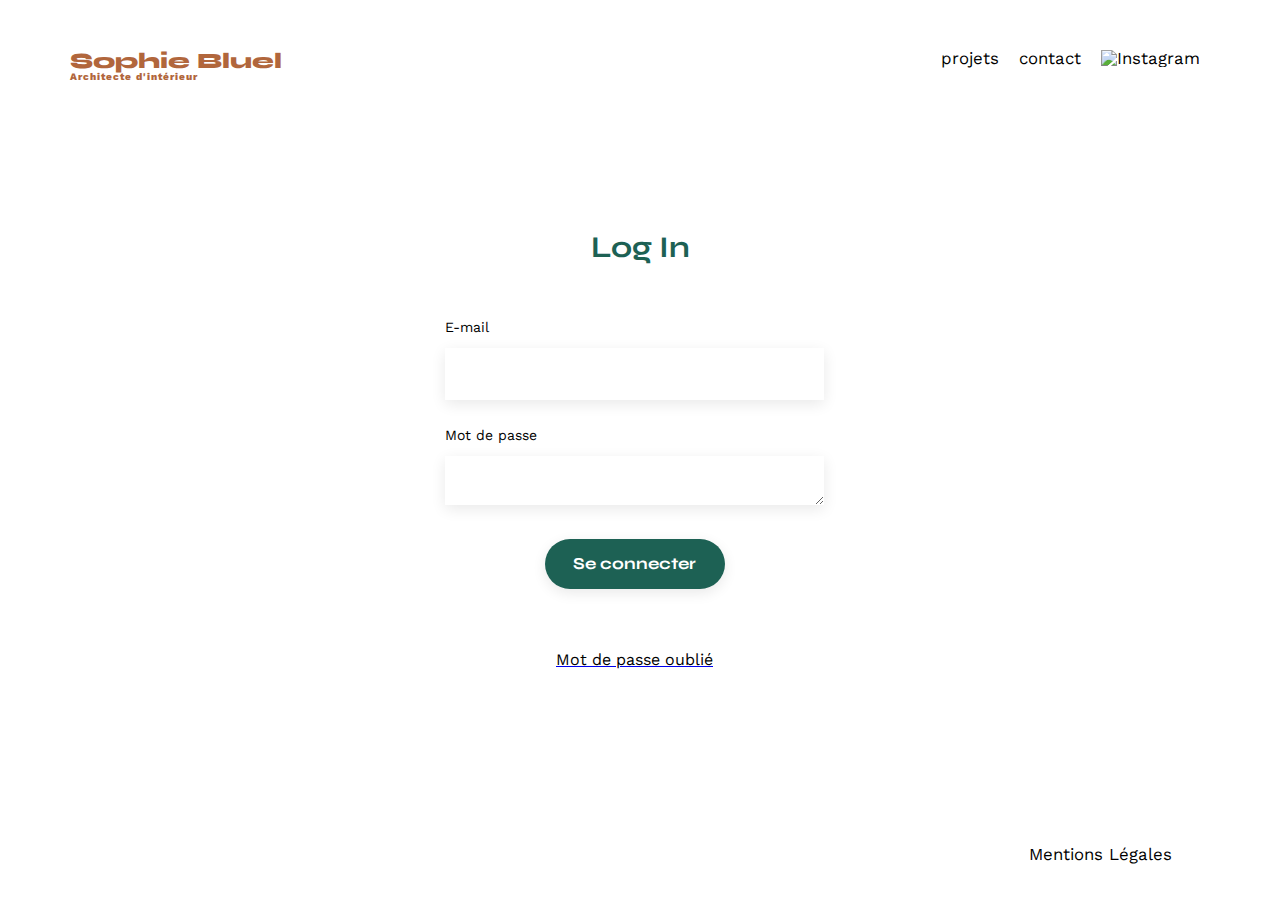
==== FrontEnd/login.html @ 23197a07 "feat (login.html sytle.css) : layout of login page" ====
<!DOCTYPE html>
<html lang="en">

<head>
    <meta charset="UTF-8">
    <link href="https://fonts.googleapis.com/css2?family=Syne:wght@700;800&family=Work+Sans&display=swap"
        rel="stylesheet">
    <meta name="viewport" content="width=device-width, initial-scale=1.0">
    <link rel="stylesheet" href="./assets/style.css">
    <title>Login page</title>
</head>

<body>
    <header>
        <h1>Sophie Bluel <span>Architecte d'intérieur</span></h1>
        <nav>
            <ul>
                <li>projets</li>
                <li>contact</li>
                <li><img src="./assets/icons/instagram.png" alt="Instagram"></li>
            </ul>
        </nav>


    </header>
    <main>
        <section id="contact" class="login">
            <h2>Log In</h2>

            <form action="#" method="post" class="form">
                <label for="email">E-mail</label>
                <input type="email" name="email" id="email">
                <label for="mot de passe">Mot de passe</label>
                <textarea name="message" id="password" rows="3"></textarea>
                <input type="submit" value="Se connecter">
                <a href="#">
                    <p class="forget">Mot de passe oublié</p>
                </a>
            </form>

        </section>
    </main>
    <footer>
        <nav>
            <ul>
                <li>Mentions Légales</li>
            </ul>
        </nav>
    </footer>
</body>

</html>
---- FrontEnd/assets/style.css ----
/* http://meyerweb.com/eric/tools/css/reset/
   v2.0 | 20110126
   License: none (public domain)
*/

html,
body,
div,
span,
applet,
object,
iframe,
h1,
h2,
h3,
h4,
h5,
h6,
p,
blockquote,
pre,
a,
abbr,
acronym,
address,
big,
cite,
code,
del,
dfn,
em,
img,
ins,
kbd,
q,
s,
samp,
small,
strike,
strong,
sub,
sup,
tt,
var,
b,
u,
i,
center,
dl,
dt,
dd,
ol,
ul,
li,
fieldset,
form,
label,
legend,
table,
caption,
tbody,
tfoot,
thead,
tr,
th,
td,
article,
aside,
canvas,
details,
embed,
figure,
figcaption,
footer,
header,
hgroup,
menu,
nav,
output,
ruby,
section,
summary,
time,
mark,
audio,
video {
	margin: 0;
	padding: 0;
	border: 0;
	font-size: 100%;
	font: inherit;
	vertical-align: baseline;
}

/* HTML5 display-role reset for older browsers */
article,
aside,
details,
figcaption,
figure,
footer,
header,
hgroup,
menu,
nav,
section {
	display: block;
}

body {
	line-height: 1;
}

ol,
ul {
	list-style: none;
}

blockquote,
q {
	quotes: none;
}

blockquote:before,
blockquote:after,
q:before,
q:after {
	content: '';
	content: none;
}

table {
	border-collapse: collapse;
	border-spacing: 0;
}

/** end reset css**/
body {
	max-width: 1140px;
	margin: auto;
	font-family: 'Work Sans';
	font-size: 14px;
}

header {
	display: flex;
	justify-content: space-between;
	margin: 50px 0
}

section {
	margin: 50px 0
}

h1 {
	display: flex;
	flex-direction: column;
	font-family: 'Syne';
	font-size: 22px;
	font-weight: 800;
	color: #B1663C
}

h1>span {
	font-family: 'Work Sans';
	font-size: 10px;
	letter-spacing: 0.1em;
	;
}

h2 {
	font-family: 'Syne';
	font-weight: 700;
	font-size: 30px;
	color: #1D6154
}

nav ul {
	display: flex;
	align-items: center;
	list-style-type: none;

}

nav li {
	padding: 0 10px;
	font-size: 1.2em;
}

li:hover {
	color: #B1663C;
}

#introduction {
	display: flex;
	align-items: center;
}

#introduction figure {
	flex: 1
}

#introduction img {
	display: block;
	margin: auto;
	width: 80%;
}

#introduction article {
	flex: 1
}

#introduction h2 {
	margin-bottom: 1em;
}

#introduction p {
	margin-bottom: 0.5em;
}

#portfolio h2 {
	text-align: center;
	margin-bottom: 1em;
}

.gallery {
	width: 100%;
	display: grid;
	grid-template-columns: 1fr 1fr 1fr;
	grid-column-gap: 20px;
	grid-row-gap: 20px;
}

.gallery img {
	width: 100%;

}

#contact {
	width: 50%;
	margin: auto;
}

#contact>* {
	text-align: center;

}

#contact h2 {
	margin-bottom: 20px;
}

#contact form {
	text-align: left;
	margin-top: 30px;
	display: flex;
	flex-direction: column;
}

#contact input {
	height: 50px;
	font-size: 1.2em;
	border: none;
	box-shadow: 0px 4px 14px rgba(0, 0, 0, 0.09);
}

#contact label {
	margin: 2em 0 1em 0;
}

#contact textarea {
	border: none;
	box-shadow: 0px 4px 14px rgba(0, 0, 0, 0.09);
}

input[type="submit"] {
	font-family: 'Syne';
	font-weight: 700;
	color: white;
	background-color: #1D6154;
	margin: 2em auto;
	width: 180px;
	text-align: center;
	border-radius: 60px;
}

input[type="submit"]:hover {
	cursor: pointer;
}

footer nav ul {
	display: flex;
	justify-content: flex-end;
	margin: 2em
}

/* button filter */
.button {
	border: 1px solid #1D6154;
	background-color: white;
	border-radius: 60px;
	height: 37px;
	padding: 5px 20px 5px 20px;
	font-family: 'Syne';
	font-weight: 700;
	margin-bottom: 40px;
	margin-left: 15px;
	color: #1D6154;
	font-size: 16px;

}

.buttonCenter {
	text-align: center;
}

.button:hover {
	background-color: #1D6154;
	color: white;
	cursor: pointer;
}

/*log in page */

.login {
	padding-top: 100px;
}

.form {
	width: 379px;
	padding-left: 90px;
}

.forget {
	text-align: center;
	color: black;
	font-size: 16px;
	padding-top: 30px;
	padding-bottom: 150px;
}
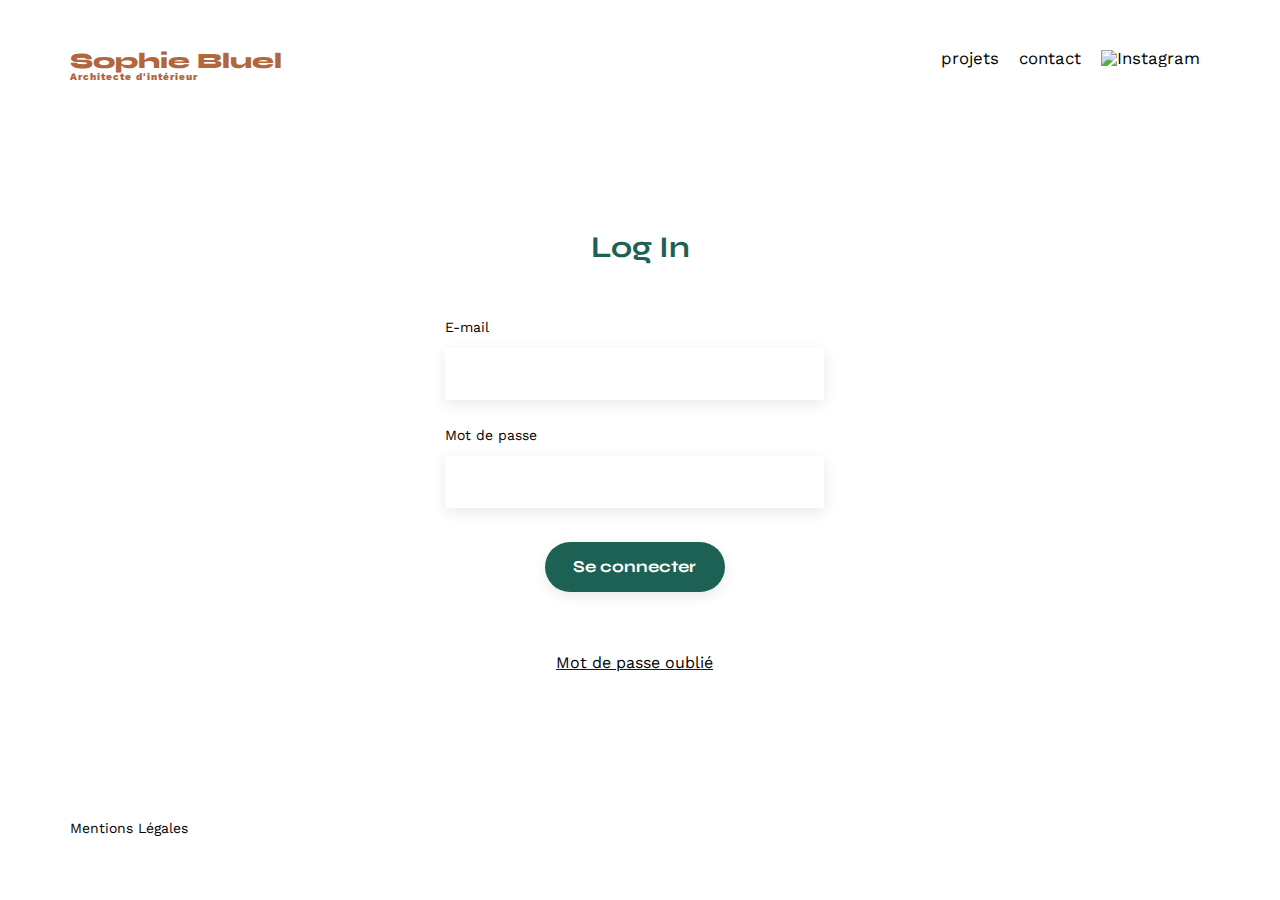
==== commit a4a28a0c: "feat (login.js) : added authentication functionality" ====
--- a/FrontEnd/login.html
+++ b/FrontEnd/login.html
@@ -6,11 +6,12 @@
     <link href="https://fonts.googleapis.com/css2?family=Syne:wght@700;800&family=Work+Sans&display=swap"
         rel="stylesheet">
     <meta name="viewport" content="width=device-width, initial-scale=1.0">
+    <script src="login.js"></script>
     <link rel="stylesheet" href="./assets/style.css">
     <title>Login page</title>
 </head>
 
-<body>
+<body class="color_login">
     <header>
         <h1>Sophie Bluel <span>Architecte d'intérieur</span></h1>
         <nav>
@@ -27,12 +28,14 @@
         <section id="contact" class="login">
             <h2>Log In</h2>
 
-            <form action="#" method="post" class="form">
+            <form action="#" method="post" class="form" method="post">
                 <label for="email">E-mail</label>
                 <input type="email" name="email" id="email">
-                <label for="mot de passe">Mot de passe</label>
-                <textarea name="message" id="password" rows="3"></textarea>
-                <input type="submit" value="Se connecter">
+
+                <label for="mot de passe ">Mot de passe</label>
+                <input type="password" name="password" id="password">
+                <p></p>
+                <input type="submit" value="Se connecter" id="submit">
                 <a href="#">
                     <p class="forget">Mot de passe oublié</p>
                 </a>
@@ -40,12 +43,12 @@
 
         </section>
     </main>
-    <footer>
-        <nav>
-            <ul>
-                <li>Mentions Légales</li>
-            </ul>
-        </nav>
+    <footer class="footer_login">
+
+
+        <p class="footer_text">Mentions Légales</p>
+
+
     </footer>
 </body>
 
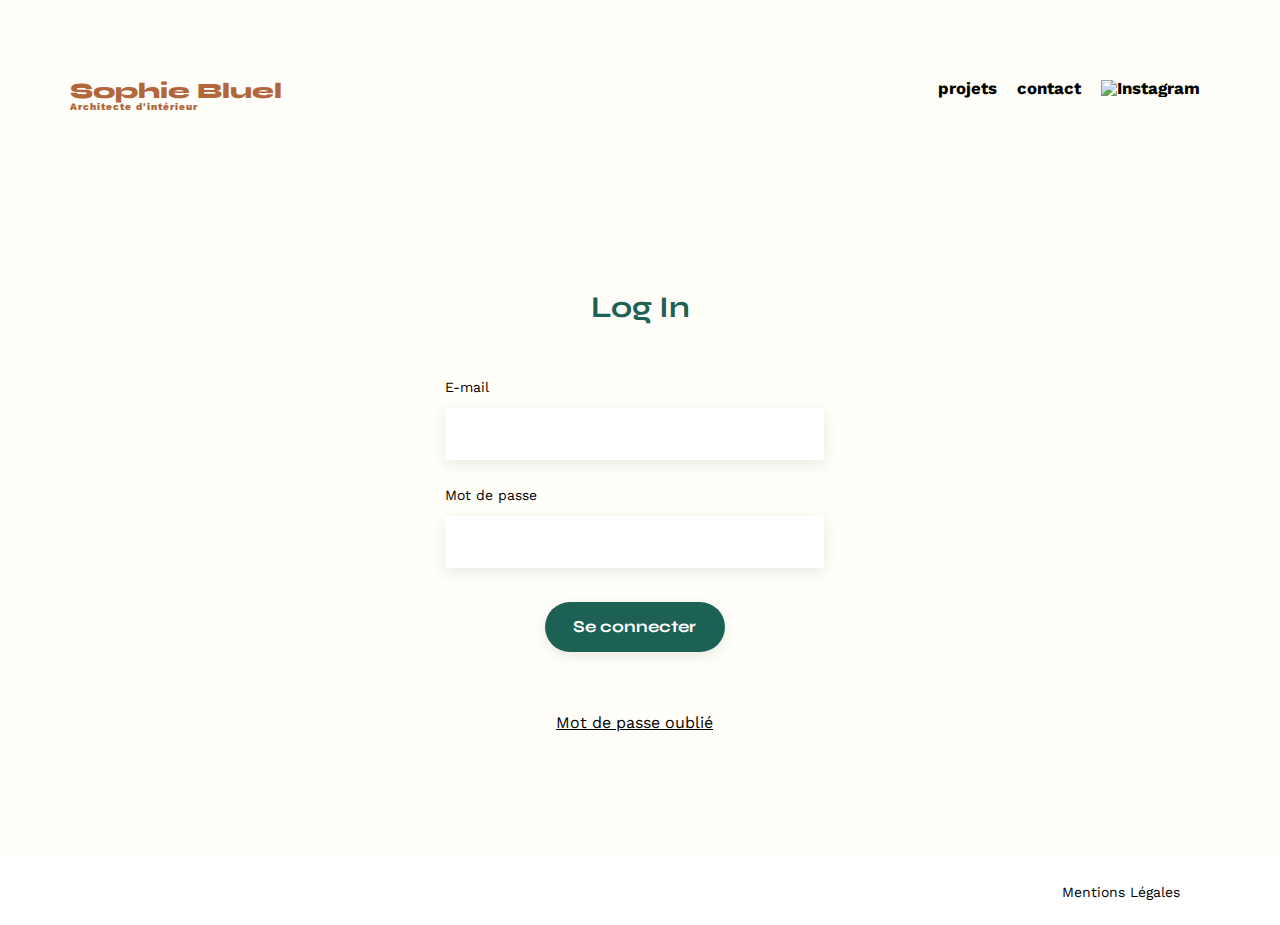
==== commit f9c1de44: "refactor (login.html) : corrections of errors detected in the validator at label level in login.html" ====
--- a/FrontEnd/login.html
+++ b/FrontEnd/login.html
@@ -28,11 +28,11 @@
         <section id="contact" class="login">
             <h2>Log In</h2>
 
-            <form action="#" method="post" class="form" method="post">
+            <form action="#" method="post" class="form">
                 <label for="email">E-mail</label>
                 <input type="email" name="email" id="email">
 
-                <label for="mot de passe ">Mot de passe</label>
+                <label for="password">Mot de passe</label>
                 <input type="password" name="password" id="password">
                 <p></p>
                 <input type="submit" value="Se connecter" id="submit">
--- a/FrontEnd/assets/style.css
+++ b/FrontEnd/assets/style.css
@@ -90,6 +90,7 @@
 	font-size: 100%;
 	font: inherit;
 	vertical-align: baseline;
+	text-decoration: none;
 }
 
 /* HTML5 display-role reset for older browsers */
@@ -109,6 +110,7 @@
 
 body {
 	line-height: 1;
+	background-color: #FFFEF8;
 }
 
 ol,
@@ -145,7 +147,7 @@
 header {
 	display: flex;
 	justify-content: space-between;
-	margin: 50px 0
+	margin: 80px 0
 }
 
 section {
@@ -185,6 +187,7 @@
 nav li {
 	padding: 0 10px;
 	font-size: 1.2em;
+	font-weight: bold;
 }
 
 li:hover {
@@ -202,7 +205,6 @@
 
 #introduction img {
 	display: block;
-	margin: auto;
 	width: 80%;
 }
 
@@ -292,6 +294,14 @@
 	display: flex;
 	justify-content: flex-end;
 	margin: 2em
+}
+
+footer {
+	background-color: white;
+	height: 70px;
+	position: absolute;
+	left: 0;
+	right: 0;
 }
 
 /* button filter */
@@ -337,4 +347,309 @@
 	font-size: 16px;
 	padding-top: 30px;
 	padding-bottom: 150px;
+	text-decoration: underline;
+}
+
+.color_login {
+	background-color: #FFFEF8;
+}
+
+.footer_login {
+	background-color: white;
+	height: 70px;
+	position: absolute;
+	left: 0;
+	right: 0;
+	top: 95%;
+}
+
+.footer_text {
+	padding-top: 30px;
+	position: absolute;
+	right: 100px;
+}
+
+a {
+	color: black;
+}
+
+.Log {
+	cursor: pointer;
+}
+
+/*styles when user is logged in*/
+.modify {
+	size: 14px;
+	display: flex;
+	justify-content: center;
+	padding-left: 350px;
+	margin-bottom: -22px;
+	visibility: hidden;
+	cursor: pointer;
+	font-weight: bold;
+}
+
+.modify_icon {
+	padding-right: 15px;
+	font-weight: bold;
+}
+
+
+
+.edit_mode {
+	background-color: black;
+	color: white;
+	text-align: center;
+	height: 59px;
+	width: 100%;
+	position: absolute;
+	right: 0%;
+	top: 0%;
+	visibility: hidden;
+}
+
+.opacity {
+	opacity: 1;
+}
+
+.visible {
+	visibility: visible;
+}
+
+
+
+.edit_mode p {
+	padding-top: 20px;
+}
+
+.hidden {
+	visibility: hidden;
+}
+
+/*modale */
+.first_page {
+	position: absolute;
+	height: 500px;
+	overflow-x: hidden;
+	overflow-y: auto;
+
+}
+
+.modale {
+	position: fixed;
+	top: 50%;
+	left: 50%;
+	transform: translate(-50%, -40%);
+	width: 600px;
+	height: 630px;
+	border-radius: 10px;
+	background-color: white;
+	display: flex;
+	justify-content: center;
+
+
+}
+
+
+
+.display {
+	display: block;
+}
+
+.cross {
+	position: fixed;
+	top: 20px;
+	right: 10px;
+	cursor: pointer;
+	font-size: 24px;
+}
+
+.styleWorksModal {
+	margin-top: 50px;
+	width: 100%;
+	display: grid;
+	grid-template-columns: 1fr 1fr 1fr 1fr 1fr;
+	grid-column-gap: 20px;
+	grid-row-gap: 20px;
+	margin-bottom: 50px;
+
+}
+
+.styleWorksModal img {
+	width: 100%;
+	height: 100px;
+}
+
+.modal_title {
+	text-align: center;
+	font-size: 26px;
+	padding-top: 60px;
+
+}
+
+.buttonModal {
+	width: 200px;
+	font-size: 14px;
+	height: 36px;
+	font-family: 'Syne';
+	font-weight: 700;
+	color: white;
+	background-color: #1D6154;
+	margin: 2em auto;
+	text-align: center;
+	border-radius: 60px;
+	cursor: pointer;
+	position: fixed;
+	top: 80%;
+	right: 33%;
+
+}
+
+
+
+
+
+.line {
+	border: 1px solid #B3B3B3;
+	width: 60%;
+	position: fixed;
+	top: 80%;
+	right: 20%;
+}
+
+/* delete icon*/
+.delete_logo {
+	position: absolute;
+	margin-left: 50px;
+	margin-top: 8px;
+	cursor: pointer;
+	color: white;
+	background-color: black;
+	padding: 4px;
+	align-items: center;
+}
+
+/* second page modal */
+
+
+
+
+
+
+#modale .validate_button {
+
+	color: white;
+	border: none;
+	margin-top: 460px;
+	width: 200px;
+	font-size: 14px;
+	height: 36px;
+
+	font-family: 'Syne';
+	font-weight: 700;
+}
+
+#modale .grey {
+	background-color: #A7A7A7;
+}
+
+#modale .green {
+	background-color: #1D6154;
+}
+
+.modal_form {
+	display: flex;
+	flex-direction: column;
+	width: 60%;
+	z-index: 5;
+	position: absolute;
+	top: 50%;
+	right: 120px;
+
+}
+
+
+
+.modal_form #title,
+select {
+	height: 50px;
+	margin-bottom: 15px;
+	box-shadow: 0px 4px 14px rgba(0, 0, 0, 0.09);
+	border: none;
+	background-color: white;
+}
+
+.modal_form label {
+	margin-bottom: 15px;
+}
+
+.rectangle {
+	position: absolute;
+	width: 60%;
+	height: 170px;
+	background-color: #E8F1F7;
+	border-radius: 3px;
+	top: 120px;
+	right: 120px;
+}
+
+.button_add_photo {
+	position: relative;
+	background-color: #CBD6DC;
+	height: 36px;
+	width: 40%;
+	border-radius: 50px;
+	border: none;
+	color: #306685;
+	font-size: 14px;
+	cursor: pointer;
+	display: flex;
+	justify-content: center;
+	align-items: center;
+	bottom: 300px;
+	left: 110px;
+}
+
+.button_add_photo input[type="file"] {
+	display: none;
+}
+
+.icon_add_photo {
+	position: absolute;
+	top: 22%;
+	font-size: 76px;
+	color: #CBD6DC;
+	right: 255px;
+}
+
+.image_format {
+	color: #444444;
+	font-size: 10px;
+	text-align: center;
+	position: absolute;
+	top: 42%;
+	right: 255px;
+}
+
+.arrow_previous {
+	position: absolute;
+	font-size: 24px;
+	right: 92%;
+	top: 20px;
+	cursor: pointer;
+}
+
+/* CSS pour appliquer un voile gris semi-transparent sur toute la page */
+.backgroundGrey {
+	background-color: rgba(0, 0, 0, 0.3);
+	z-index: 9999;
+
+}
+
+.modal_image {
+	width: 40%;
+	height: 100%;
+	margin-left: 110px;
+	z-index: 222;
+	position: absolute;
 }